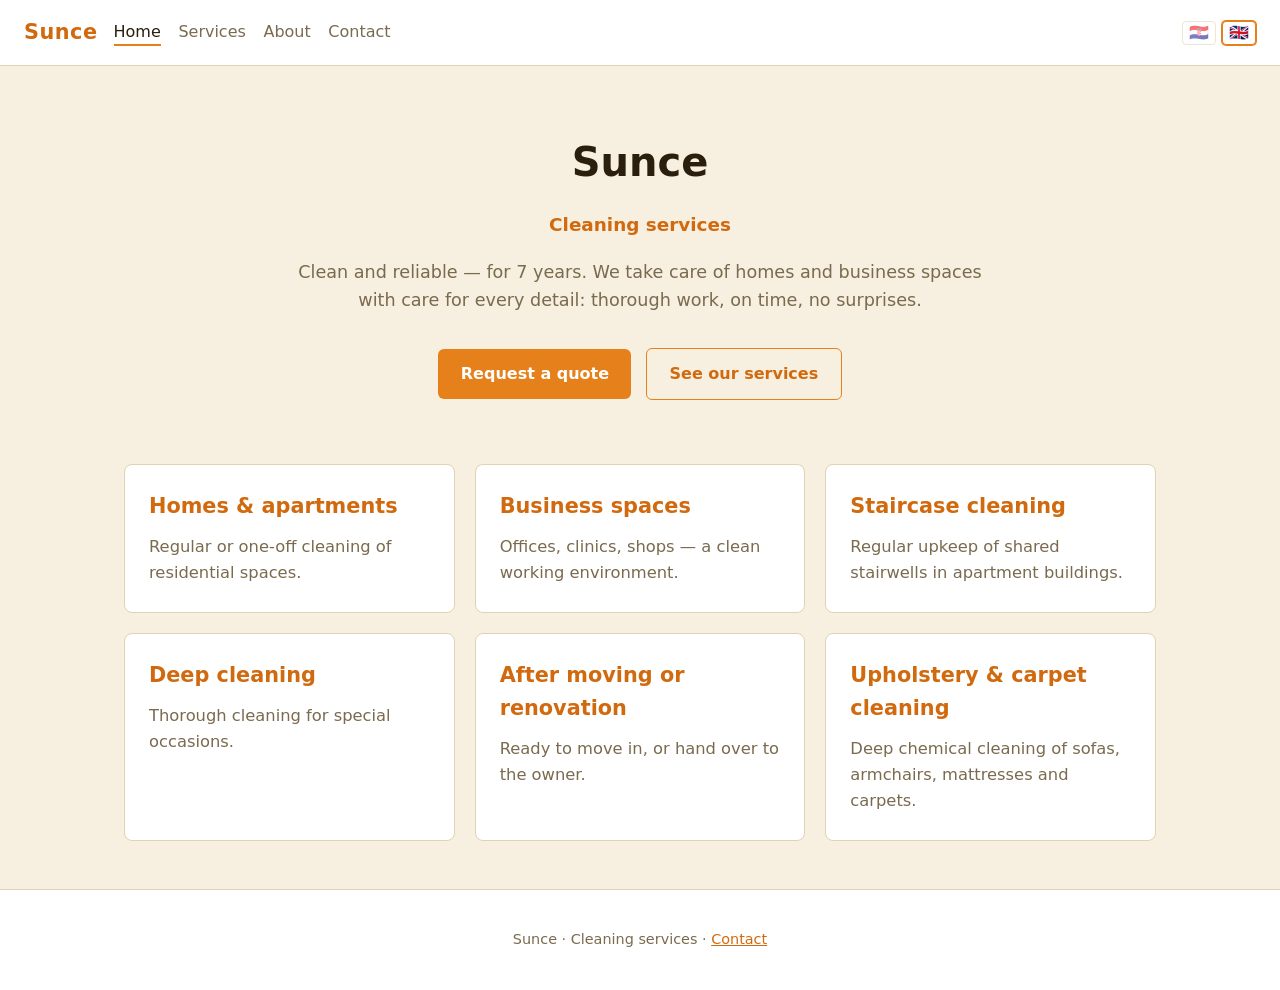
==== en/index.html @ c986d42a "Add files via upload" ====
<!DOCTYPE html>
<!--
  English HOME page — lives at /en/index.html
  Because this file is one folder deep:
   - CSS link is  ../style.css   (up one, then style.css)
   - The HR flag points to  ../index.html  (up one to Croatian home)
   - The EN flag stays on this page  (active)
  Internal English nav links are just services.html etc.
-->
<html lang="en">
<head>
  <meta charset="UTF-8">
  <meta name="viewport" content="width=device-width, initial-scale=1.0">
  <title>Sunce — Cleaning services</title>
  <link rel="stylesheet" href="../style.css">
</head>
<body>

  <header>
    <div class="logo">Sunce</div>
    <nav class="main">
      <a href="index.html" class="active">Home</a>
      <a href="services.html">Services</a>
      <a href="about.html">About</a>
      <a href="contact.html">Contact</a>
    </nav>
    <div class="lang">
      <a href="../index.html"           title="Hrvatski">🇭🇷</a>
      <a href="index.html" class="active" title="English">🇬🇧</a>
    </div>
  </header>

  <section class="hero">
    <h1>Sunce</h1>
    <p class="tag">Cleaning services</p>
    <p>Clean and reliable — for 7 years. We take care of homes and business spaces with care for every detail: thorough work, on time, no surprises.</p>
    <a href="contact.html" class="button">Request a quote</a>
    <a href="services.html" class="button button-ghost">See our services</a>
  </section>

  <section class="cards">
    <article class="card">
      <h2>Homes &amp; apartments</h2>
      <p>Regular or one-off cleaning of residential spaces.</p>
    </article>
    <article class="card">
      <h2>Business spaces</h2>
      <p>Offices, clinics, shops — a clean working environment.</p>
    </article>
    <article class="card">
      <h2>Staircase cleaning</h2>
      <p>Regular upkeep of shared stairwells in apartment buildings.</p>
    </article>
    <article class="card">
      <h2>Deep cleaning</h2>
      <p>Thorough cleaning for special occasions.</p>
    </article>
    <article class="card">
      <h2>After moving or renovation</h2>
      <p>Ready to move in, or hand over to the owner.</p>
    </article>
    <article class="card">
      <h2>Upholstery &amp; carpet cleaning</h2>
      <p>Deep chemical cleaning of sofas, armchairs, mattresses and carpets.</p>
    </article>
  </section>

  <footer>
    <p>Sunce · Cleaning services · <a href="contact.html">Contact</a></p>
  </footer>

</body>
</html>
---- style.css ----
/*
  Sunce — obrt za usluge čišćenja
  Shared stylesheet used by BOTH the Croatian pages (in root)
  and the English pages (in /en/). Because English pages sit one
  folder deep, they link to this file as "../style.css".
*/

:root {
  --sand:      #f7efdf;   /* main background — warm cream */
  --sand-deep: #ecdfc4;   /* slightly darker cream for panels */
  --ink:       #2a1e0d;   /* dark warm brown-black text */
  --muted:     #7a6a4e;   /* softer text */
  --orange:    #e6801a;   /* main accent — sunset orange */
  --orange-hi: #d16a0e;   /* darker orange on hover */
  --line:      #e0d3b3;   /* subtle borders */
  --panel:     #ffffff;   /* card / white panel */
}

* { box-sizing: border-box; }

body {
  margin: 0;
  font-family: system-ui, -apple-system, Segoe UI, Roboto, sans-serif;
  color: var(--ink);
  background: var(--sand);
  line-height: 1.6;
}

h1 { font-size: 2rem; margin: 0 0 .4em; }
h2 { font-size: 1.35rem; margin: 1.7em 0 .5em; }
a  { color: var(--orange-hi); }

/* ---- Header / nav ---- */
header {
  display: flex;
  align-items: center;
  justify-content: space-between;
  flex-wrap: wrap;
  gap: .5rem 1rem;
  padding: 1rem 1.5rem;
  background: var(--panel);
  border-bottom: 1px solid var(--line);
}
.logo {
  font-weight: 800;
  font-size: 1.3rem;
  letter-spacing: .5px;
  color: var(--orange-hi);
}

/* Middle nav */
nav.main {
  display: flex;
  flex-wrap: wrap;
  gap: .2rem 1.1rem;
}
nav.main a {
  text-decoration: none;
  color: var(--muted);
  font-weight: 500;
}
nav.main a:hover { color: var(--orange-hi); }
nav.main a.active { color: var(--ink); border-bottom: 2px solid var(--orange); }

/* ---- Language switcher (top-right flag buttons) ---- */
.lang {
  display: flex;
  gap: .35rem;
  margin-left: auto;   /* push to the right */
}
.lang a {
  display: inline-flex;
  align-items: center;
  justify-content: center;
  width: 34px;
  height: 24px;
  border: 1px solid var(--line);
  border-radius: 4px;
  text-decoration: none;
  font-size: 1rem;
  line-height: 1;
  background: #fff;
  opacity: 0.55;
  transition: opacity .15s;
}
.lang a:hover  { opacity: 1; }
.lang a.active {
  opacity: 1;
  border-color: var(--orange);
  box-shadow: 0 0 0 1px var(--orange);
}

/* ---- Hero ---- */
.hero {
  padding: 4rem 1.5rem 3rem;
  text-align: center;
  max-width: 760px;
  margin: 0 auto;
}
.hero h1 { font-size: 2.5rem; }
.hero .tag { color: var(--orange-hi); font-weight: 600; font-size: 1.15rem; margin-top: .4rem; }
.hero p   { color: var(--muted); font-size: 1.1rem; }

/* ---- Buttons ---- */
.button {
  display: inline-block;
  margin: 1rem .3rem 0;
  padding: .75rem 1.4rem;
  background: var(--orange);
  color: #fff;
  text-decoration: none;
  border-radius: 6px;
  border: none;
  font: inherit;
  font-weight: 600;
  cursor: pointer;
}
.button:hover { background: var(--orange-hi); }

.button-ghost {
  background: transparent;
  color: var(--orange-hi);
  border: 1px solid var(--orange);
}
.button-ghost:hover { background: rgba(230,128,26,.08); }

/* ---- Cards row (services) ---- */
.cards {
  display: grid;
  grid-template-columns: repeat(auto-fit, minmax(280px, 1fr));
  gap: 1.25rem;
  max-width: 1080px;
  margin: 0 auto;
  padding: 1rem 1.5rem 3rem;
}
.card {
  background: var(--panel);
  border: 1px solid var(--line);
  border-radius: 8px;
  padding: 1.6rem 1.5rem;
}
.card h2 { margin-top: 0; color: var(--orange-hi); font-size: 1.3rem; }
.card p  { margin: .4rem 0 0; color: var(--muted); font-size: 1.02rem; }

/* ---- Generic inner content ---- */
.page {
  max-width: 760px;
  margin: 0 auto;
  padding: 2rem 1.5rem 3rem;
}
.lead { color: var(--muted); font-size: 1.1rem; }

.callout {
  background: var(--sand-deep);
  border-left: 4px solid var(--orange);
  padding: 1rem 1.2rem;
  border-radius: 4px;
  margin: 1rem 0;
}

/* ---- Form ---- */
form { max-width: 460px; }
label { display: block; margin: 1rem 0 .3rem; font-weight: 600; }
input, textarea {
  width: 100%;
  padding: .6rem;
  border: 1px solid var(--line);
  border-radius: 6px;
  font: inherit;
  margin-top: .3rem;
  background: #fff;
  color: var(--ink);
}

/* ---- Footer ---- */
footer {
  border-top: 1px solid var(--line);
  padding: 1.5rem;
  text-align: center;
  background: var(--panel);
  color: var(--muted);
  font-size: .9rem;
}
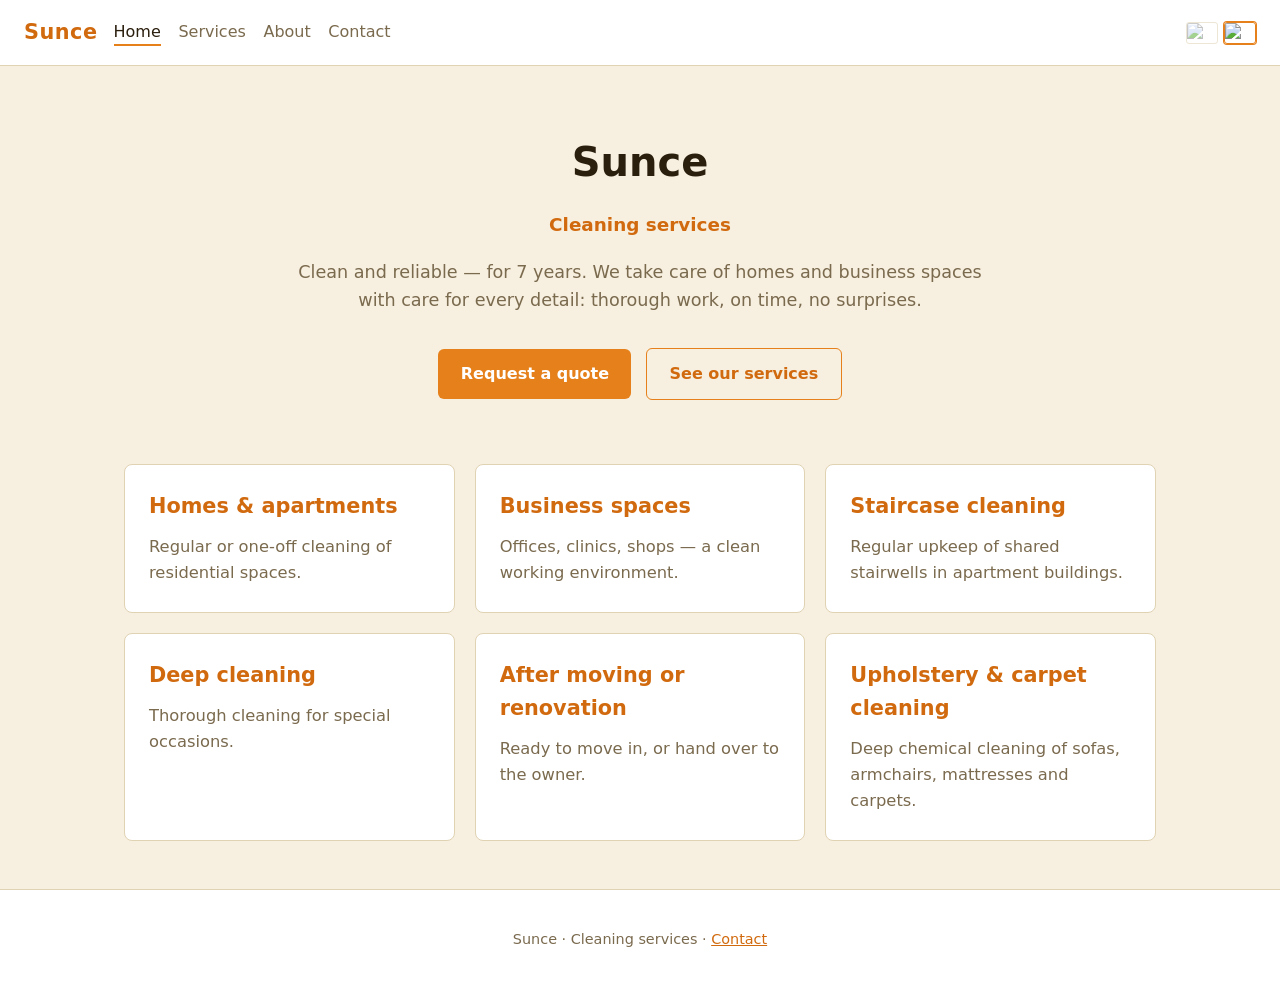
==== commit 47def482: "Add files via upload" ====
--- a/en/index.html
+++ b/en/index.html
@@ -25,8 +25,8 @@
       <a href="contact.html">Contact</a>
     </nav>
     <div class="lang">
-      <a href="../index.html"           title="Hrvatski">🇭🇷</a>
-      <a href="index.html" class="active" title="English">🇬🇧</a>
+      <a href="../index.html"           title="Hrvatski"><img src="../img/hr.svg" alt="Hrvatski"></a>
+      <a href="index.html" class="active" title="English"><img src="../img/gb.svg" alt="English"></a>
     </div>
   </header>
 
--- a/style.css
+++ b/style.css
@@ -65,21 +65,16 @@
 /* ---- Language switcher (top-right flag buttons) ---- */
 .lang {
   display: flex;
-  gap: .35rem;
+  gap: .4rem;
   margin-left: auto;   /* push to the right */
 }
 .lang a {
-  display: inline-flex;
-  align-items: center;
-  justify-content: center;
-  width: 34px;
-  height: 24px;
+  display: block;
+  width: 32px;
+  height: 22px;
   border: 1px solid var(--line);
-  border-radius: 4px;
-  text-decoration: none;
-  font-size: 1rem;
-  line-height: 1;
-  background: #fff;
+  border-radius: 3px;
+  overflow: hidden;   /* clip the flag inside the rounded corners */
   opacity: 0.55;
   transition: opacity .15s;
 }
@@ -88,6 +83,13 @@
   opacity: 1;
   border-color: var(--orange);
   box-shadow: 0 0 0 1px var(--orange);
+}
+/* The flag image itself — fill the button, cover so no letterboxing */
+.lang img {
+  display: block;
+  width: 100%;
+  height: 100%;
+  object-fit: cover;
 }
 
 /* ---- Hero ---- */
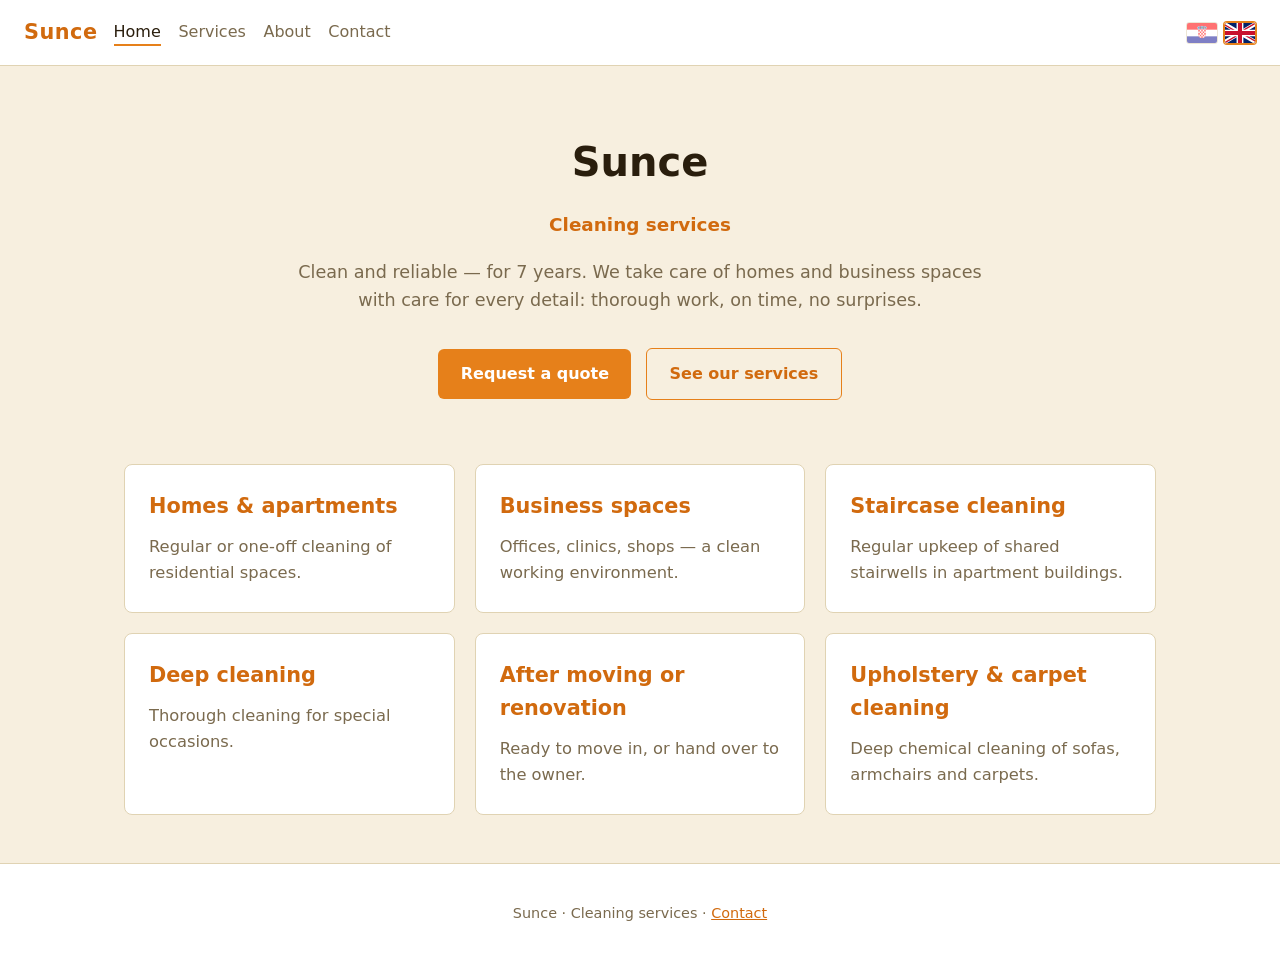
==== commit 75a755c1: "Update upholstery cleaning description in index.html" ====
--- a/en/index.html
+++ b/en/index.html
@@ -61,7 +61,7 @@
     </article>
     <article class="card">
       <h2>Upholstery &amp; carpet cleaning</h2>
-      <p>Deep chemical cleaning of sofas, armchairs, mattresses and carpets.</p>
+      <p>Deep chemical cleaning of sofas, armchairs and carpets.</p>
     </article>
   </section>
 
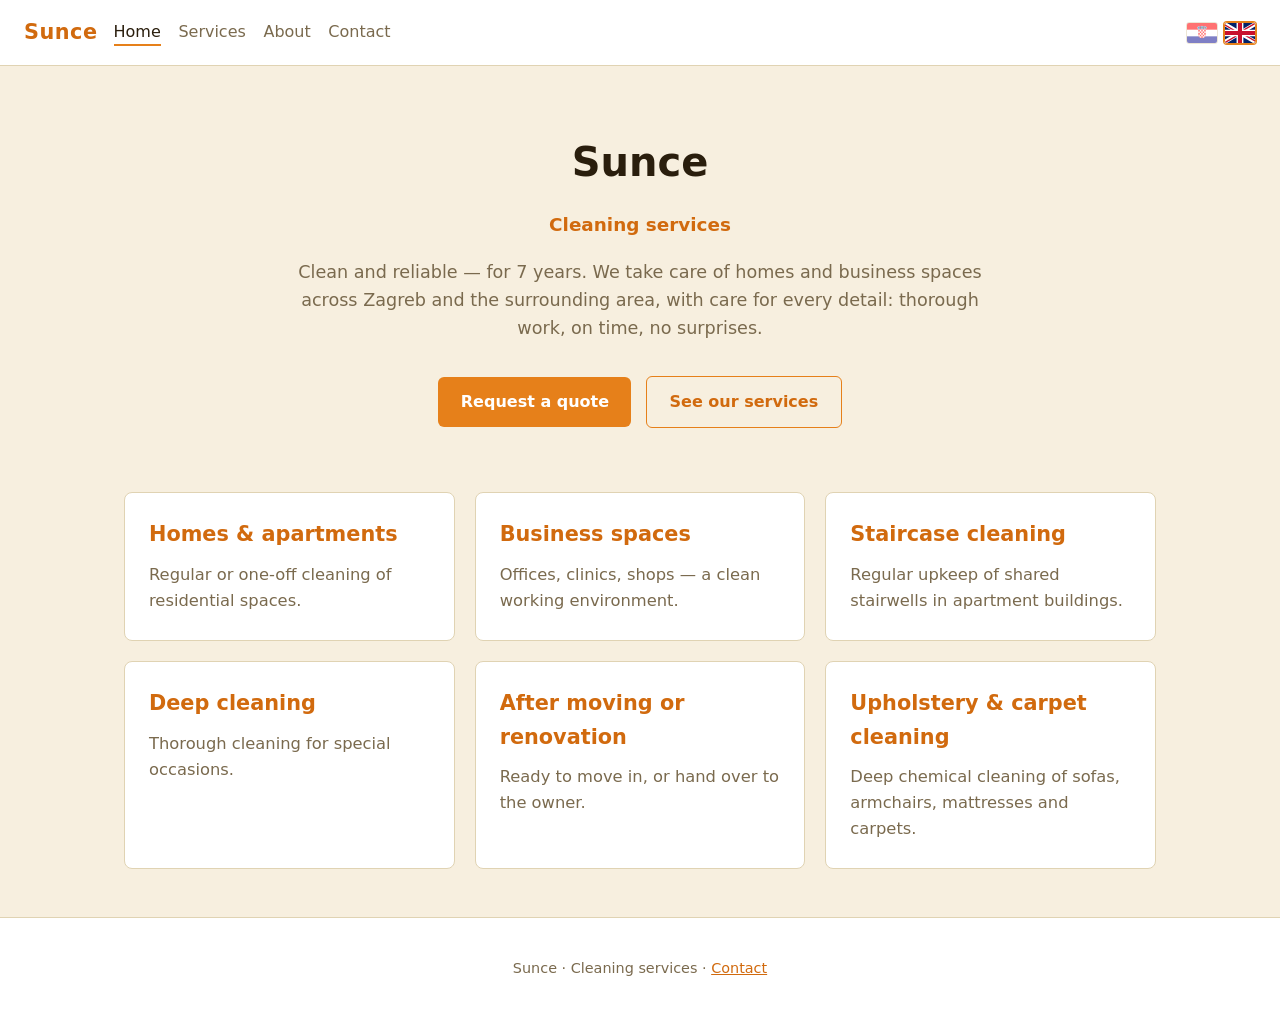
==== commit 55bb96da: "Add files via upload" ====
--- a/en/index.html
+++ b/en/index.html
@@ -33,7 +33,7 @@
   <section class="hero">
     <h1>Sunce</h1>
     <p class="tag">Cleaning services</p>
-    <p>Clean and reliable — for 7 years. We take care of homes and business spaces with care for every detail: thorough work, on time, no surprises.</p>
+    <p>Clean and reliable — for 7 years. We take care of homes and business spaces across Zagreb and the surrounding area, with care for every detail: thorough work, on time, no surprises.</p>
     <a href="contact.html" class="button">Request a quote</a>
     <a href="services.html" class="button button-ghost">See our services</a>
   </section>
@@ -61,7 +61,7 @@
     </article>
     <article class="card">
       <h2>Upholstery &amp; carpet cleaning</h2>
-      <p>Deep chemical cleaning of sofas, armchairs and carpets.</p>
+      <p>Deep chemical cleaning of sofas, armchairs, mattresses and carpets.</p>
     </article>
   </section>
 
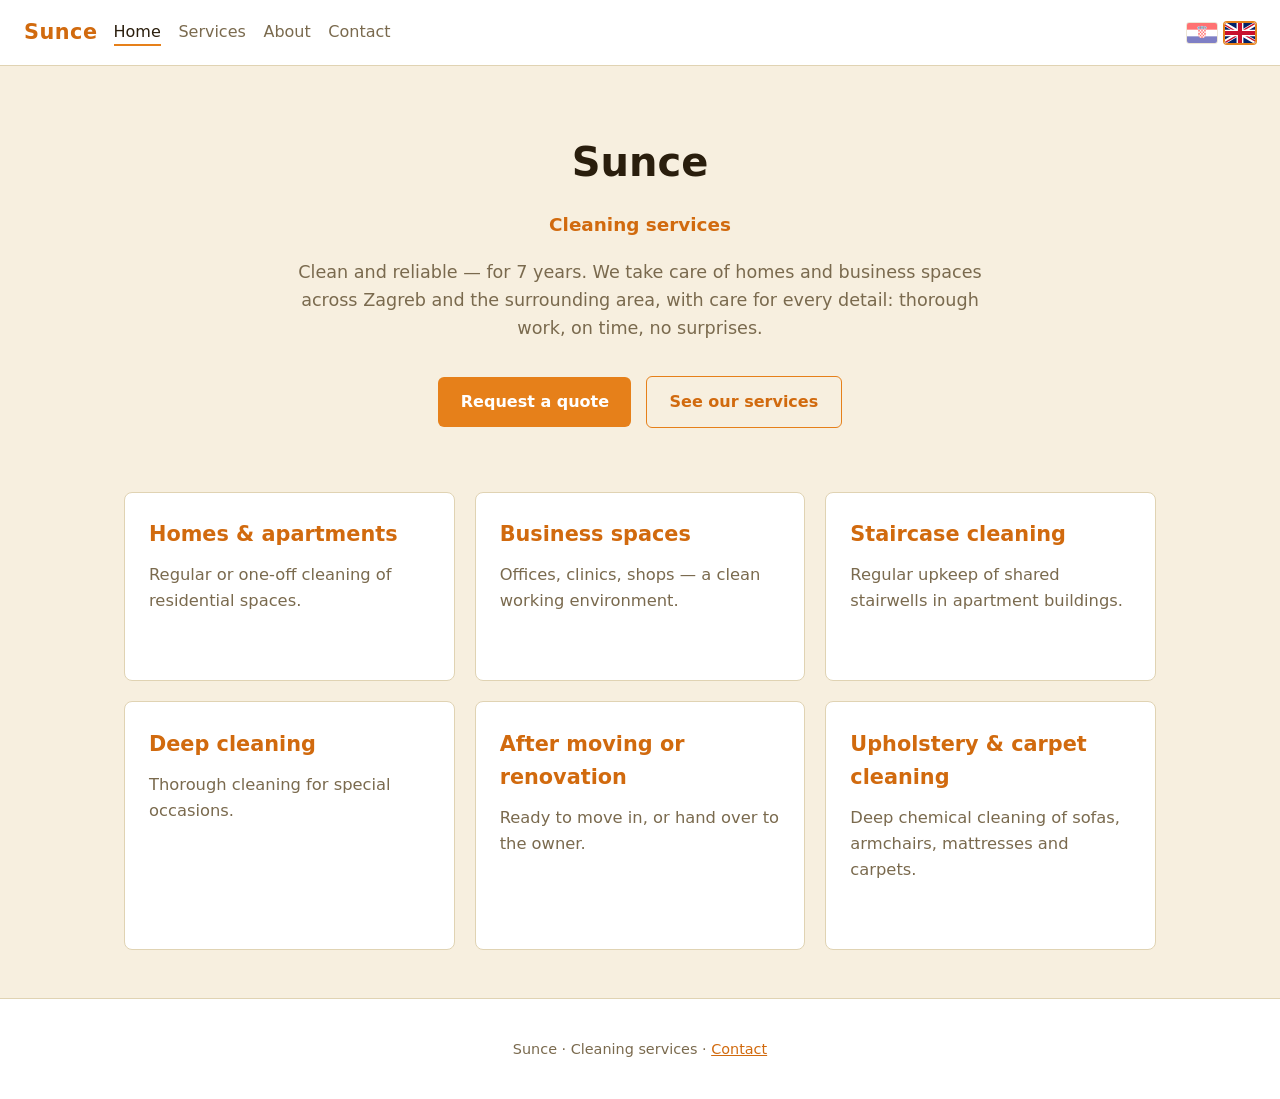
==== commit b1bf67c5: "Add files via upload" ====
--- a/en/index.html
+++ b/en/index.html
@@ -42,26 +42,32 @@
     <article class="card">
       <h2>Homes &amp; apartments</h2>
       <p>Regular or one-off cleaning of residential spaces.</p>
+      <a class="card-cta" href="contact.html?service=Homes%20%26%20apartments">Request a quote</a>
     </article>
     <article class="card">
       <h2>Business spaces</h2>
       <p>Offices, clinics, shops — a clean working environment.</p>
+      <a class="card-cta" href="contact.html?service=Business%20spaces">Request a quote</a>
     </article>
     <article class="card">
       <h2>Staircase cleaning</h2>
       <p>Regular upkeep of shared stairwells in apartment buildings.</p>
+      <a class="card-cta" href="contact.html?service=Staircase%20cleaning">Request a quote</a>
     </article>
     <article class="card">
       <h2>Deep cleaning</h2>
       <p>Thorough cleaning for special occasions.</p>
+      <a class="card-cta" href="contact.html?service=Deep%20cleaning">Request a quote</a>
     </article>
     <article class="card">
       <h2>After moving or renovation</h2>
       <p>Ready to move in, or hand over to the owner.</p>
+      <a class="card-cta" href="contact.html?service=After%20moving%20or%20renovation">Request a quote</a>
     </article>
     <article class="card">
       <h2>Upholstery &amp; carpet cleaning</h2>
       <p>Deep chemical cleaning of sofas, armchairs, mattresses and carpets.</p>
+      <a class="card-cta" href="contact.html?service=Upholstery%20%26%20carpet%20cleaning">Request a quote</a>
     </article>
   </section>
 
--- a/style.css
+++ b/style.css
@@ -58,6 +58,7 @@
   text-decoration: none;
   color: var(--muted);
   font-weight: 500;
+  transition: color .3s ease-out, border-color .3s ease-out;
 }
 nav.main a:hover { color: var(--orange-hi); }
 nav.main a.active { color: var(--ink); border-bottom: 2px solid var(--orange); }
@@ -76,7 +77,7 @@
   border-radius: 3px;
   overflow: hidden;   /* clip the flag inside the rounded corners */
   opacity: 0.55;
-  transition: opacity .15s;
+  transition: opacity .3s ease-out, border-color .3s ease-out, box-shadow .3s ease-out;
 }
 .lang a:hover  { opacity: 1; }
 .lang a.active {
@@ -116,6 +117,7 @@
   font: inherit;
   font-weight: 600;
   cursor: pointer;
+  transition: background .3s ease-out, color .3s ease-out, border-color .3s ease-out;
 }
 .button:hover { background: var(--orange-hi); }
 
@@ -140,9 +142,51 @@
   border: 1px solid var(--line);
   border-radius: 8px;
   padding: 1.6rem 1.5rem;
+  transition: transform .3s ease-out, box-shadow .3s ease-out, border-color .3s ease-out;
+}
+.card:hover {
+  transform: translateY(-3px);
+  box-shadow: 0 6px 18px rgba(42, 30, 13, 0.08);
+  border-color: var(--sand-deep);
 }
 .card h2 { margin-top: 0; color: var(--orange-hi); font-size: 1.3rem; }
 .card p  { margin: .4rem 0 0; color: var(--muted); font-size: 1.02rem; }
+
+/* "Zatraži ponudu" link at the bottom of each service card.
+   Hidden by default; revealed on card hover (desktop).
+   On touch devices with no hover, we show it always via the media query below. */
+.card-cta {
+  display: inline-block;
+  margin-top: 1rem;
+  color: var(--orange-hi);
+  font-weight: 600;
+  text-decoration: none;
+  font-size: 0.95rem;
+  opacity: 0;
+  transform: translateY(4px);
+  transition: opacity .35s ease-out, transform .35s ease-out;
+  pointer-events: none;   /* prevents accidental clicks while invisible */
+}
+.card-cta::after { content: " →"; }
+
+/* Show it when the whole card (or the link itself) is hovered. */
+.card:hover .card-cta,
+.card-cta:hover,
+.card-cta:focus-visible {
+  opacity: 1;
+  transform: translateY(0);
+  pointer-events: auto;
+}
+.card-cta:hover { text-decoration: underline; }
+
+/* Touch devices (phones/tablets) have no real hover — always show the link. */
+@media (hover: none) {
+  .card-cta {
+    opacity: 1;
+    transform: none;
+    pointer-events: auto;
+  }
+}
 
 /* ---- Generic inner content ---- */
 .page {
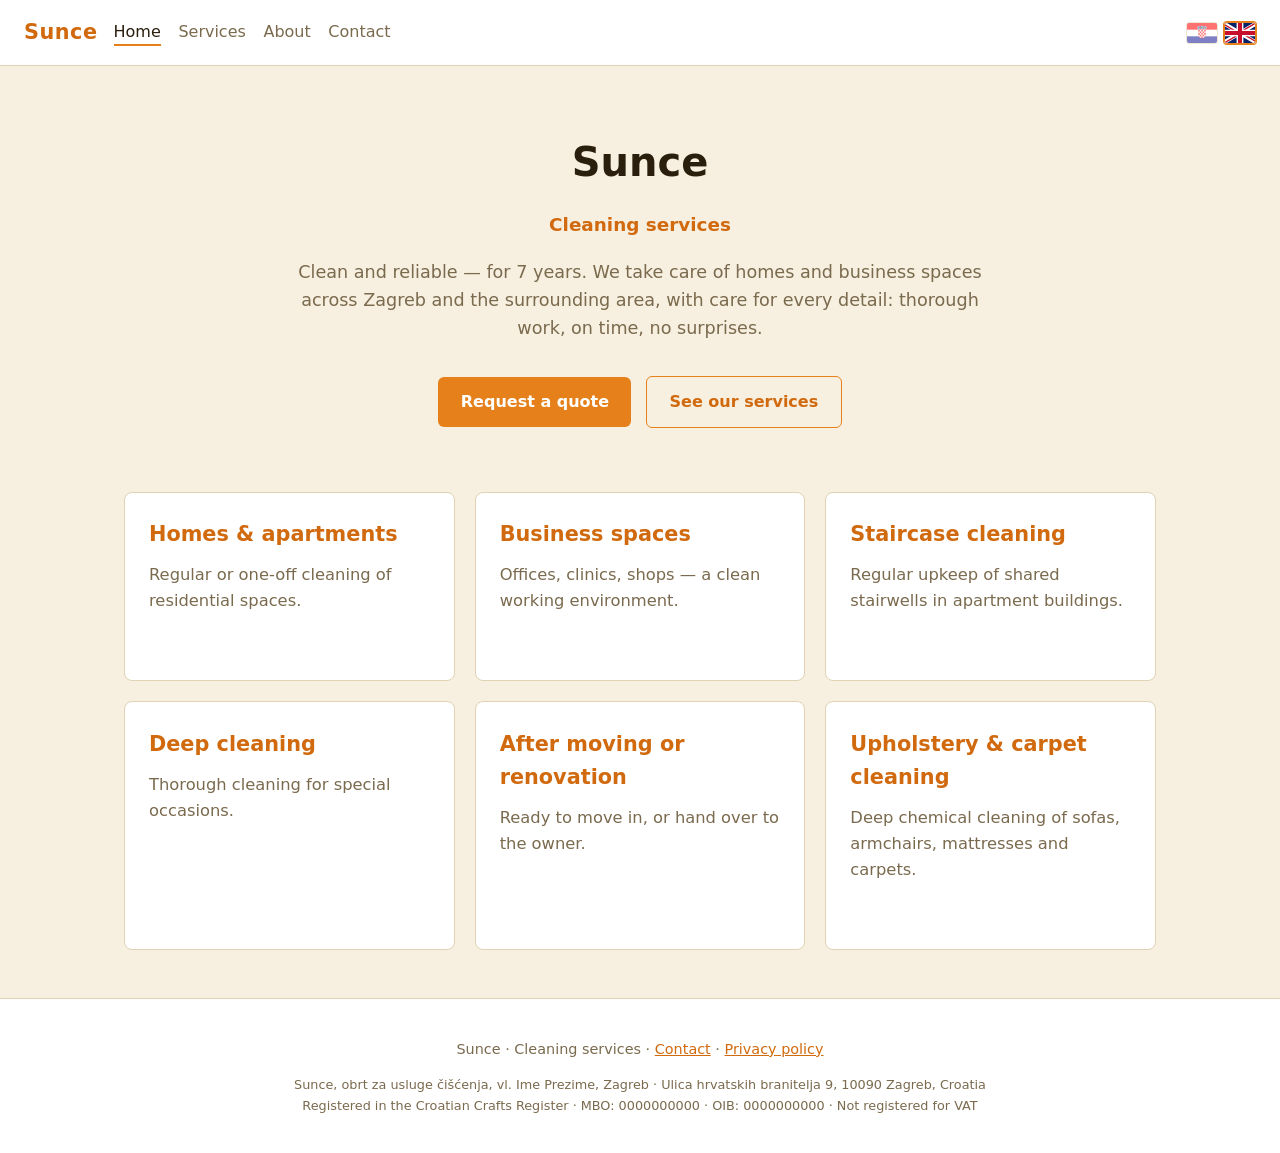
==== commit d99ac9d9: "Add legal footer, privacy policy, complaints info and form notice - Footer on every page: full craft" ====
--- a/en/index.html
+++ b/en/index.html
@@ -12,6 +12,30 @@
   <meta charset="UTF-8">
   <meta name="viewport" content="width=device-width, initial-scale=1.0">
   <title>Sunce — Cleaning services</title>
+  <!--
+    Open Graph & Twitter Card tags — control how this page looks when
+    shared in WhatsApp, iMessage, Facebook, Slack, Discord, LinkedIn, etc.
+    When the CARNet .hr domain is live, find-and-replace
+    "https://ormariookolis.github.io/sunce/" with "https://sunce.hr/"
+    across all files.
+  -->
+  <meta property="og:type" content="website">
+  <meta property="og:site_name" content="Sunce">
+  <meta property="og:locale" content="en_GB">
+  <meta property="og:url" content="https://ormariookolis.github.io/sunce/en/">
+  <meta property="og:title" content="Sunce — Cleaning services in Zagreb">
+  <meta property="og:description" content="Reliable cleaning for homes and businesses across the Zagreb area, with 7 years of experience.">
+  <meta property="og:image" content="https://ormariookolis.github.io/sunce/img/og-preview.png">
+  <meta property="og:image:width" content="1200">
+  <meta property="og:image:height" content="630">
+  <meta property="og:image:alt" content="Sunce — Cleaning services">
+  <meta name="twitter:card" content="summary_large_image">
+  <meta name="twitter:title" content="Sunce — Cleaning services in Zagreb">
+  <meta name="twitter:description" content="Reliable cleaning for homes and businesses across the Zagreb area, with 7 years of experience.">
+  <meta name="twitter:image" content="https://ormariookolis.github.io/sunce/img/og-preview.png">
+  <!-- Standard meta description (for Google search results & other bots) -->
+  <meta name="description" content="Reliable cleaning for homes and businesses across the Zagreb area, with 7 years of experience.">
+  <link rel="icon" href="../img/favicon.svg" type="image/svg+xml">
   <link rel="stylesheet" href="../style.css">
 </head>
 <body>
@@ -72,7 +96,9 @@
   </section>
 
   <footer>
-    <p>Sunce · Cleaning services · <a href="contact.html">Contact</a></p>
+    <p>Sunce · Cleaning services · <a href="contact.html">Contact</a> · <a href="privacy.html">Privacy policy</a></p>
+    <p class="legal">Sunce, obrt za usluge čišćenja, vl. Ime Prezime, Zagreb · Ulica hrvatskih branitelja 9, 10090 Zagreb, Croatia<br>
+    Registered in the Croatian Crafts Register · MBO: 0000000000 · OIB: 0000000000 · Not registered for VAT</p>
   </footer>
 
 </body>
--- a/style.css
+++ b/style.css
@@ -227,3 +227,6 @@
   color: var(--muted);
   font-size: .9rem;
 }
+footer .legal { font-size: .8rem; margin-top: .4rem; }
+
+.form-note { font-size: .85rem; color: var(--muted); margin-top: .8rem; }
